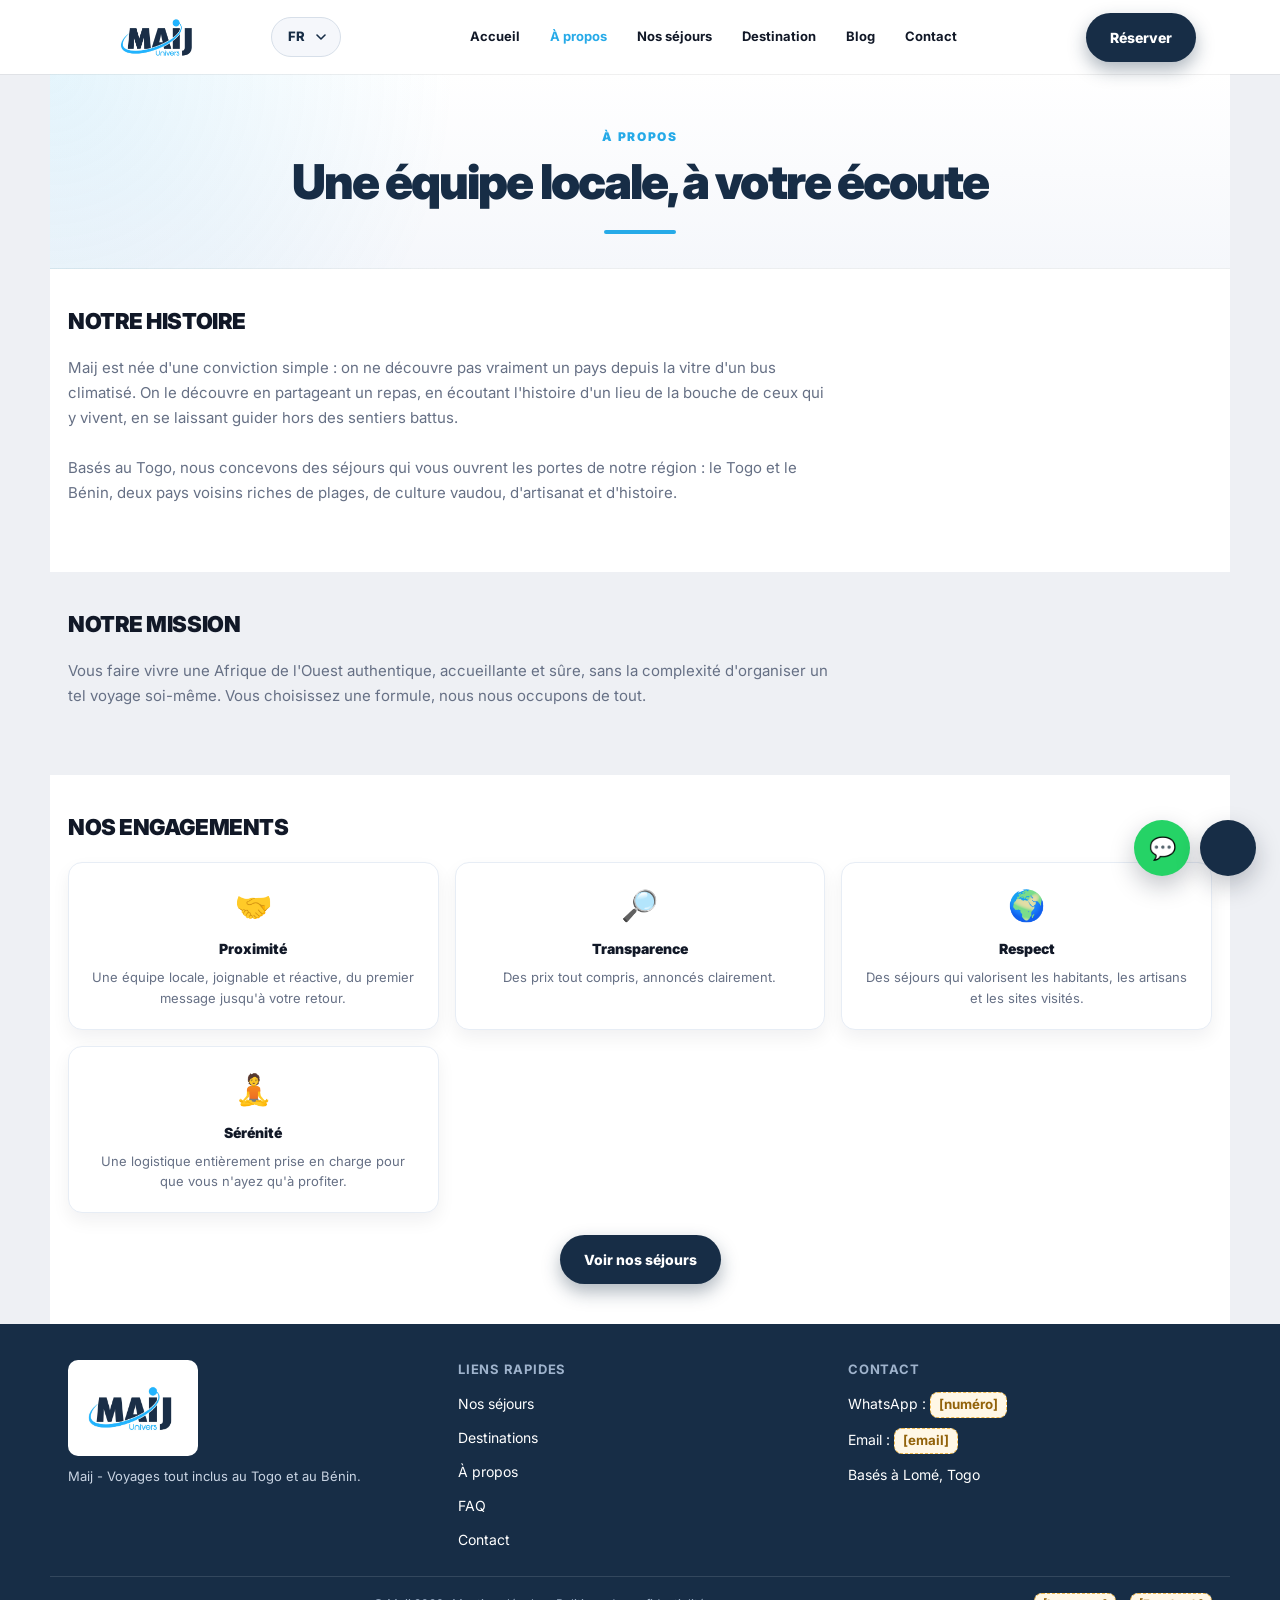
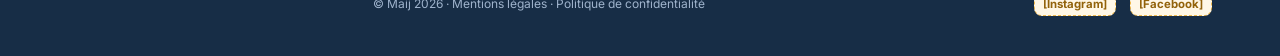
==== a-propos.html @ 4d8f11bf "Déplace le site à la racine du dépôt pour GitHub Pages GitHub Pages cherche index.html à la racine (" ====
<!DOCTYPE html>
<html lang="fr">
<head>
  <meta charset="UTF-8" />
  <meta name="viewport" content="width=device-width, initial-scale=1.0" />
  <title data-i18n-title="apropos.meta.title">À propos - Maij</title>
  <meta name="description" data-i18n-content="apropos.meta.desc" content="Maij est une agence locale, basée au Togo, qui organise des séjours tout inclus au Togo et au Bénin." />
  <link rel="preconnect" href="https://fonts.googleapis.com">
  <link rel="preconnect" href="https://fonts.gstatic.com" crossorigin>
  <link href="https://fonts.googleapis.com/css2?family=Inter:wght@400;500;600;700;800;900&display=swap" rel="stylesheet">
  <link rel="stylesheet" href="style.css" />
</head>
<body>
  <a class="skip-link" href="#main" data-i18n="skip.content">Aller au contenu</a>

  <header class="site-header">
    <div class="header-inner">
      <a href="index.html" class="brand">
        <img src="assets/maij-logo.jpeg" alt="Logo Maij" />
      </a>

      <div class="lang-switch">
        <select class="lang-select" aria-label="Choisir la langue / Choose language">
          <option value="fr">FR</option>
          <option value="en">EN</option>
          <option value="es">ES</option>
          <option value="de">DE</option>
        </select>
      </div>

      <button class="menu-btn" aria-label="Ouvrir le menu" data-i18n-aria-label="menu.open" aria-expanded="false">☰</button>

      <div class="nav-overlay"></div>

      <nav class="navbar">
        <button class="nav-close" aria-label="Fermer le menu" data-i18n-aria-label="menu.close">✕</button>
        <a href="index.html" data-i18n="nav.accueil">Accueil</a>
        <a href="a-propos.html" data-i18n="nav.apropos">À propos</a>
        <a href="sejours.html" data-i18n="nav.sejours">Nos séjours</a>
        <a href="destinations.html" data-i18n="nav.destination">Destination</a>
        <a href="blog.html" data-i18n="nav.blog">Blog</a>
        <a href="contact.html" data-i18n="nav.contact">Contact</a>
        <a href="contact.html" class="btn btn-primary nav-cta" data-i18n="nav.reserver">Réserver</a>
      </nav>

      <a href="contact.html" class="btn btn-primary header-cta" data-i18n="nav.reserver">Réserver</a>
    </div>
  </header>

  <main id="main">
    <section class="page-heading">
      <div class="page-heading-inner">
        <p class="eyebrow" data-i18n="apropos.hero.eyebrow">À propos</p>
        <h1 data-i18n="apropos.hero.title">Une équipe locale, à votre écoute</h1>
      </div>
    </section>

    <section class="section section--white">
      <div class="section-title"><h2 data-i18n="apropos.histoire.title">Notre histoire</h2></div>
      <p class="section-lead" style="max-width:760px;" data-i18n="apropos.histoire.text1">
        Maij est née d'une conviction simple : on ne découvre pas vraiment un pays depuis la vitre
        d'un bus climatisé. On le découvre en partageant un repas, en écoutant l'histoire d'un lieu
        de la bouche de ceux qui y vivent, en se laissant guider hors des sentiers battus.
      </p>
      <p class="section-lead" style="max-width:760px;" data-i18n="apropos.histoire.text2">
        Basés au Togo, nous concevons des séjours qui vous ouvrent les portes de notre région :
        le Togo et le Bénin, deux pays voisins riches de plages, de culture vaudou, d'artisanat
        et d'histoire.
      </p>
    </section>

    <section class="section">
      <div class="section-title"><h2 data-i18n="apropos.mission.title">Notre mission</h2></div>
      <p class="section-lead" style="max-width:760px;" data-i18n="apropos.mission.text">
        Vous faire vivre une Afrique de l'Ouest authentique, accueillante et sûre, sans la
        complexité d'organiser un tel voyage soi-même. Vous choisissez une formule, nous nous
        occupons de tout.
      </p>
    </section>

    <section class="section section--white">
      <div class="section-title"><h2 data-i18n="apropos.engagements.title">Nos engagements</h2></div>
      <div class="why-grid reveal-group">
        <div class="reveal">
          <span>🤝</span>
          <h3 data-i18n="apropos.engagements.1.title">Proximité</h3>
          <p data-i18n="apropos.engagements.1.text">Une équipe locale, joignable et réactive, du premier message jusqu'à votre retour.</p>
        </div>
        <div class="reveal">
          <span>🔎</span>
          <h3 data-i18n="apropos.engagements.2.title">Transparence</h3>
          <p data-i18n="apropos.engagements.2.text">Des prix tout compris, annoncés clairement.</p>
        </div>
        <div class="reveal">
          <span>🌍</span>
          <h3 data-i18n="apropos.engagements.3.title">Respect</h3>
          <p data-i18n="apropos.engagements.3.text">Des séjours qui valorisent les habitants, les artisans et les sites visités.</p>
        </div>
        <div class="reveal">
          <span>🧘</span>
          <h3 data-i18n="apropos.engagements.4.title">Sérénité</h3>
          <p data-i18n="apropos.engagements.4.text">Une logistique entièrement prise en charge pour que vous n'ayez qu'à profiter.</p>
        </div>
      </div>
      <div class="btn-row" style="justify-content:center;">
        <a href="sejours.html" class="btn btn-primary" data-i18n="apropos.cta.btn">Voir nos séjours</a>
      </div>
    </section>
  </main>

  <footer class="site-footer">
    <div class="footer-inner">
      <div class="footer-brand">
        <div style="background:#fff;border-radius:10px;padding:6px;width:130px;">
          <img src="assets/maij-logo.jpeg" alt="Logo Maij" />
        </div>
        <p data-i18n="footer.tagline">Maij - Voyages tout inclus au Togo et au Bénin.</p>
      </div>
      <div class="footer-col">
        <h4 data-i18n="footer.quicklinks">Liens rapides</h4>
        <ul>
          <li><a href="sejours.html" data-i18n="nav.sejours">Nos séjours</a></li>
          <li><a href="destinations.html" data-i18n="nav.destinations">Destinations</a></li>
          <li><a href="a-propos.html" data-i18n="nav.apropos">À propos</a></li>
          <li><a href="faq.html" data-i18n="nav.faq">FAQ</a></li>
          <li><a href="contact.html" data-i18n="nav.contact">Contact</a></li>
        </ul>
      </div>
      <div class="footer-col">
        <h4 data-i18n="footer.contact_title">Contact</h4>
        <ul>
          <li><span data-i18n="footer.whatsapp_label">WhatsApp :</span> <span class="todo" data-i18n="todo.number">[numéro]</span></li>
          <li><span data-i18n="footer.email_label">Email :</span> <span class="todo" data-i18n="todo.email">[email]</span></li>
          <li data-i18n="footer.based">Basés à Lomé, Togo</li>
        </ul>
      </div>
    </div>
    <div class="footer-bottom">
      <p data-i18n="footer.legal">© Maij 2026 · Mentions légales · Politique de confidentialité</p>
      <div style="display:flex;gap:14px;">
        <a href="#" class="todo" data-i18n="todo.instagram">[Instagram]</a>
        <a href="#" class="todo" data-i18n="todo.facebook">[Facebook]</a>
      </div>
    </div>
  </footer>

  <div class="float-cta">
    <a href="#" class="btn btn-whatsapp"><span class="label">WhatsApp</span><span aria-hidden="true">💬</span></a>
    <a href="contact.html" class="btn btn-primary"><span class="label" data-i18n="nav.reserver">Réserver</span></a>
  </div>

  <script src="translations.js"></script>
  <script src="i18n.js"></script>
  <script src="animations.js"></script>
  <script src="script.js"></script>
</body>
</html>
---- style.css ----
/* =======================================================
   MAIJ — Design system (repris de "Maij Univers tourisme")
   Mobile-first : base = mobile (~375px), puis on monte vers
   tablette (768px) et desktop (1024px / 1280px).
   ======================================================= */

:root {
  --primary: #26aae8;
  --dark: #172d46;
  --text: #111827;
  --muted: #667085;
  --light: #f5f7fb;
  --white: #ffffff;
  --orange: #ff7a21;
  --shadow: 0 18px 45px rgba(15, 23, 42, 0.16);
  --radius: 18px;
  --header-h: 64px;

  /* Système d'animation : un seul endroit pour ajuster durée/easing/amplitude */
  --ease-out: cubic-bezier(0.16, 1, 0.3, 1);
  --dur-fast: 300ms;
  --dur-base: 450ms;
  --dur-slow: 600ms;
  --reveal-y: 20px;
  --stagger-step: 80ms;
}

/* Mobile : transitions plus courtes et de plus faible amplitude */
@media (max-width: 768px) {
  :root {
    --dur-base: 320ms;
    --dur-slow: 420ms;
    --reveal-y: 12px;
    --stagger-step: 60ms;
  }
}

@media (prefers-reduced-motion: reduce) {
  :root {
    --dur-fast: 0ms;
    --dur-base: 0ms;
    --dur-slow: 0ms;
    --reveal-y: 0px;
    --stagger-step: 0ms;
  }
}

* {
  box-sizing: border-box;
  margin: 0;
  padding: 0;
}

html {
  scroll-behavior: smooth;
}

body {
  font-family: "Inter", Arial, sans-serif;
  color: var(--text);
  background: #eef0f4;
  font-size: 16px;
  line-height: 1.5;
}

a {
  text-decoration: none;
  color: inherit;
}

img {
  display: block;
  width: 100%;
  height: auto;
}

button,
input,
textarea,
select {
  font: inherit;
}

ul {
  list-style: none;
}

.skip-link {
  position: absolute;
  left: -9999px;
  top: 0;
  background: var(--dark);
  color: var(--white);
  padding: 10px 16px;
  z-index: 100;
}

.skip-link:focus {
  left: 8px;
  top: 8px;
}

/* ---------- Layout helpers ---------- */

.wrap {
  width: min(1180px, 100%);
  margin: 0 auto;
  padding-inline: 18px;
}

.section {
  width: min(1180px, 100%);
  margin: 0 auto;
  padding: 40px 18px;
}

.section--white {
  background: var(--white);
}

.section-title {
  display: flex;
  align-items: center;
  justify-content: space-between;
  gap: 12px;
  margin-bottom: 22px;
  flex-wrap: wrap;
}

/* Titre de section centré, avec le lien éventuel juste dessous */
.section-title--center {
  flex-direction: column;
  justify-content: center;
  text-align: center;
  gap: 6px;
}

.section-title--center h2 {
  width: 100%;
  text-align: center;
}

.section-title h2 {
  text-transform: uppercase;
  color: var(--text);
  font-size: 22px;
  line-height: 1.15;
  font-weight: 900;
  letter-spacing: -0.02em;
}

.section-title a,
.section-title .link {
  color: var(--primary);
  font-size: 13px;
  font-weight: 800;
}

.section-lead {
  max-width: 680px;
  color: var(--muted);
  font-size: 15px;
  line-height: 1.65;
  margin-bottom: 26px;
}

.eyebrow {
  color: var(--primary);
  font-size: 12px;
  font-weight: 800;
  letter-spacing: 0.12em;
  text-transform: uppercase;
  margin-bottom: 10px;
}

/* ---------- Buttons ---------- */

.btn {
  display: inline-flex;
  align-items: center;
  justify-content: center;
  gap: 8px;
  border: 0;
  border-radius: 999px;
  padding: 14px 24px;
  font-size: 14px;
  font-weight: 800;
  cursor: pointer;
  min-height: 48px;
  text-align: center;
  transition: transform 0.2s ease, box-shadow 0.2s ease;
}

.btn:active {
  transform: translateY(1px);
}

.btn-primary {
  background: var(--dark);
  color: var(--white);
  box-shadow: 0 8px 18px rgba(23, 45, 70, 0.35);
}

.btn-secondary {
  background: var(--dark);
  color: var(--white);
}

.btn-outline {
  background: transparent;
  color: var(--dark);
  border: 2px solid var(--dark);
}

.btn-outline-light {
  background: transparent;
  color: var(--white);
  border: 2px solid var(--white);
}

/* CTA principal du hero (Accueil) : fond bleu marine + bordure blanche bien visible */
.hero-main-cta {
  border: 2px solid #ffffff;
}

.hero-main-cta:hover {
  transform: translateY(-2px);
}

@media (max-width: 539.98px) {
  .hero-main-cta {
    max-width: 320px;
    margin-inline: auto;
  }
}

.btn-whatsapp {
  background: #25d366;
  color: var(--white);
}

.btn-block {
  width: 100%;
}

.btn-row {
  display: flex;
  flex-direction: column;
  align-items: center;
  justify-content: center;
  gap: 12px;
  margin-top: 22px;
  width: 100%;
}

@media (min-width: 540px) {
  .btn-row {
    flex-direction: row;
    flex-wrap: wrap;
  }

  .btn-row .btn {
    width: auto;
  }
}

/* ---------- Placeholder à compléter ---------- */

.todo {
  background: #fff7e6;
  color: #92620a;
  border: 1px dashed #f0b94d;
  border-radius: 8px;
  padding: 2px 8px;
  font-weight: 700;
  font-size: 0.95em;
  display: inline-block;
}

/* ---------- Header ---------- */

.site-header {
  position: sticky;
  top: 0;
  z-index: 50;
  background: var(--white);
  box-shadow: 0 1px 0 rgba(0, 0, 0, 0.06);
  transition: box-shadow var(--dur-fast) var(--ease-out);
}

.site-header.is-scrolled {
  box-shadow: 0 8px 20px rgba(15, 23, 42, 0.1);
}

.header-inner {
  width: min(1180px, 100%);
  margin: 0 auto;
  min-height: var(--header-h);
  padding: 10px 18px;
  display: flex;
  align-items: center;
  gap: 16px;
  transition: min-height var(--dur-fast) var(--ease-out), padding var(--dur-fast) var(--ease-out);
}

.site-header.is-scrolled .header-inner {
  min-height: calc(var(--header-h) - 10px);
  padding-block: 6px;
}

.brand {
  display: flex;
  align-items: center;
  width: 120px;
  height: 44px;
  overflow: hidden;
  flex-shrink: 0;
}

.brand img {
  width: 120px;
  height: 50px;
  object-fit: contain;
  transform: scale(1.15);
}

.menu-btn {
  margin-left: auto;
  width: 44px;
  height: 44px;
  display: grid;
  place-items: center;
  background: var(--dark);
  color: var(--white);
  border: none;
  border-radius: 10px;
  font-size: 20px;
  cursor: pointer;
}

.lang-switch {
  flex-shrink: 0;
}

.lang-switch select {
  -webkit-appearance: none;
  appearance: none;
  border: 1px solid #d7dfe9;
  border-radius: 999px;
  padding: 9px 34px 9px 16px;
  font-size: 13px;
  font-weight: 800;
  color: var(--dark);
  background-color: var(--light);
  background-image: url("data:image/svg+xml,%3Csvg xmlns='http://www.w3.org/2000/svg' width='10' height='6' viewBox='0 0 10 6'%3E%3Cpath d='M1 1l4 4 4-4' fill='none' stroke='%23172d46' stroke-width='1.6' stroke-linecap='round' stroke-linejoin='round'/%3E%3C/svg%3E");
  background-repeat: no-repeat;
  background-position: right 14px center;
  min-height: 40px;
  min-width: 64px;
  cursor: pointer;
}

.header-cta {
  display: none;
}

.nav-overlay {
  position: fixed;
  inset: 0;
  background: rgba(15, 23, 42, 0.45);
  opacity: 0;
  visibility: hidden;
  transition: opacity 0.25s ease;
  z-index: 49;
}

.nav-overlay.is-open {
  opacity: 1;
  visibility: visible;
}

.navbar {
  position: fixed;
  top: 0;
  right: 0;
  height: 100vh;
  width: min(82vw, 320px);
  background: var(--white);
  padding: 90px 28px 28px;
  display: flex;
  flex-direction: column;
  gap: 6px;
  transform: translateX(100%);
  transition: transform 0.3s ease;
  z-index: 50;
  box-shadow: -10px 0 40px rgba(15, 23, 42, 0.18);
}

.navbar.is-open {
  transform: translateX(0);
}

.navbar a {
  color: var(--text);
  font-weight: 700;
  font-size: 16px;
  padding: 14px 4px;
  border-bottom: 1px solid #eef0f4;
  min-height: 44px;
  display: flex;
  align-items: center;
}

.navbar a.is-active {
  color: var(--primary);
}

.navbar .nav-cta {
  margin-top: 18px;
}

.nav-close {
  position: absolute;
  top: 18px;
  right: 18px;
  width: 40px;
  height: 40px;
  border-radius: 50%;
  border: none;
  background: var(--light);
  font-size: 18px;
  cursor: pointer;
}

@media (min-width: 980px) {
  .menu-btn,
  .nav-close,
  .nav-overlay {
    display: none;
  }

  .header-inner {
    padding: 12px 34px;
    gap: 32px;
  }

  .brand {
    width: 155px;
    height: 50px;
  }

  .brand img {
    width: 150px;
    height: 62px;
  }

  .navbar {
    position: static;
    height: auto;
    width: auto;
    transform: none;
    flex-direction: row;
    align-items: center;
    justify-content: center;
    flex: 1;
    padding: 0;
    box-shadow: none;
    gap: 30px;
  }

  .navbar a {
    border-bottom: 0;
    padding: 0;
    font-size: 13px;
    font-weight: 700;
    min-height: auto;
  }

  .navbar a:hover {
    color: var(--primary);
  }

  .navbar .nav-cta {
    display: none;
  }

  .header-cta {
    display: inline-flex;
  }
}

/* ---------- Hero ---------- */

.hero {
  width: min(1180px, 100%);
  margin: 0 auto;
  min-height: 70vh;
  background-size: cover;
  background-position: center;
  display: grid;
  place-items: center;
  position: relative;
  padding: 40px 16px;
}

.hero::before {
  content: "";
  position: absolute;
  inset: 0;
  z-index: 1;
  background: linear-gradient(180deg, rgba(18, 28, 42, 0.45), rgba(18, 28, 42, 0.55));
}

/* Hero sans cadre blanc : texte directement sur l'image (page Accueil) */
.hero--transparent::before {
  background: linear-gradient(180deg, rgba(10, 16, 28, 0.35), rgba(10, 16, 28, 0.72));
}

/* Slideshow hero (page Accueil) : 4 visuels en fondu, défilement automatique */
.hero-slideshow {
  position: absolute;
  inset: 0;
  z-index: 0;
  overflow: hidden;
  will-change: transform;
}

.hero-slide {
  position: absolute;
  inset: -4% -4%;
  background-size: cover;
  background-position: center;
  opacity: 0;
  transition: opacity var(--dur-slow) var(--ease-out);
}

.hero-slide.is-active {
  opacity: 1;
}

.hero-content {
  position: relative;
  z-index: 2;
  width: min(680px, 100%);
  text-align: center;
  display: flex;
  flex-direction: column;
  align-items: center;
}

.hero-content > *,
.hero-card > * {
  opacity: 0;
  transform: translateY(var(--reveal-y));
  transition: opacity var(--dur-base) var(--ease-out), transform var(--dur-base) var(--ease-out);
}

.hero-content > *.is-visible,
.hero-card > *.is-visible {
  opacity: 1;
  transform: translateY(0);
}

.hero-content .eyebrow {
  color: #aee3fb;
}

.hero-content h1 {
  color: var(--white);
  text-transform: uppercase;
  text-shadow: 0 4px 20px rgba(0, 0, 0, 0.45);
  font-size: clamp(28px, 7.5vw, 48px);
  line-height: 1.05;
  letter-spacing: -0.03em;
  font-weight: 900;
}

.hero-content .hero-text {
  color: rgba(255, 255, 255, 0.94);
  text-shadow: 0 2px 12px rgba(0, 0, 0, 0.4);
}

.hero-card {
  position: relative;
  z-index: 2;
  width: min(640px, 100%);
  background: rgba(255, 255, 255, 0.97);
  border-radius: 16px;
  padding: 28px 22px;
  text-align: center;
  box-shadow: var(--shadow);
}

.hero-card h1 {
  color: var(--text);
  text-transform: uppercase;
  font-size: clamp(26px, 7vw, 46px);
  line-height: 1.05;
  letter-spacing: -0.03em;
  font-weight: 900;
}

.hero-text {
  max-width: 520px;
  margin: 14px auto 22px;
  color: #4b5563;
  font-size: 15px;
  line-height: 1.6;
}

.hero .btn-row {
  margin-top: 18px;
}

.hero--page {
  min-height: 38vh;
}

@media (min-width: 768px) {
  .hero {
    min-height: 60vh;
  }

  .hero--page {
    min-height: 34vh;
  }

  .hero-card {
    padding: 38px 40px;
  }
}

/* ---------- Bloc titre compact (pages internes, sans image ni carte) ---------- */

.page-heading {
  width: min(1180px, 100%);
  margin: 0 auto;
  padding: 54px 18px 34px;
  background:
    radial-gradient(circle at top left, rgba(38, 170, 232, 0.12), transparent 34%),
    linear-gradient(180deg, #ffffff 0%, #f5f7fb 100%);
  text-align: center;
  border-bottom: 1px solid rgba(23, 45, 70, 0.08);
}

.page-heading-inner {
  max-width: 760px;
  margin: 0 auto;
}

.page-heading .eyebrow {
  color: var(--primary);
  font-size: 12px;
  font-weight: 900;
  letter-spacing: 0.14em;
  text-transform: uppercase;
  margin-bottom: 10px;
}

.page-heading h1 {
  color: var(--dark);
  font-size: clamp(30px, 4vw, 48px);
  line-height: 1.08;
  font-weight: 900;
  letter-spacing: -0.04em;
  max-width: 760px;
  margin: 0 auto;
}

.page-heading-text {
  max-width: 660px;
  margin: 16px auto 0;
  color: var(--muted);
  font-size: 16px;
  line-height: 1.65;
}

.page-heading::after {
  content: "";
  display: block;
  width: 72px;
  height: 4px;
  margin: 22px auto 0;
  border-radius: 999px;
  background: var(--primary);
}

@media (max-width: 639.98px) {
  .page-heading {
    padding: 38px 18px 26px;
  }

  .page-heading h1 {
    font-size: clamp(28px, 9vw, 36px);
    line-height: 1.1;
  }

  .page-heading-text {
    font-size: 15px;
    line-height: 1.6;
  }
}

/* ---------- Cards (packs, destinations, blog…) ---------- */

.cards {
  display: grid;
  gap: 18px;
  grid-template-columns: 1fr;
}

@media (min-width: 640px) {
  .cards--2 {
    grid-template-columns: repeat(2, 1fr);
  }
}

@media (min-width: 980px) {
  .cards--3 {
    grid-template-columns: repeat(3, 1fr);
  }

  .cards--4 {
    grid-template-columns: repeat(2, 1fr);
  }
}

@media (min-width: 1180px) {
  .cards--4 {
    grid-template-columns: repeat(4, 1fr);
  }
}

.card {
  background: var(--white);
  border-radius: 14px;
  overflow: hidden;
  box-shadow: 0 10px 25px rgba(15, 23, 42, 0.12);
  display: flex;
  flex-direction: column;
}

.card img {
  height: 180px;
  object-fit: cover;
}

.card-body {
  padding: 18px;
  display: flex;
  flex-direction: column;
  align-items: center;
  gap: 10px;
  flex: 1;
  text-align: center;
}

.card-body h3 {
  font-size: 17px;
  font-weight: 900;
}

.card-body p {
  color: var(--muted);
  font-size: 14px;
  line-height: 1.55;
}

.card-meta {
  display: flex;
  flex-wrap: wrap;
  justify-content: center;
  gap: 8px;
  font-size: 12px;
  font-weight: 800;
  color: var(--dark);
}

.card-meta span {
  background: var(--light);
  border-radius: 999px;
  padding: 5px 10px;
}

.price-tag {
  margin-top: auto;
  width: 100%;
  display: flex;
  flex-direction: column;
  align-items: center;
  gap: 4px;
  padding-top: 8px;
  border-top: 1px dashed #e5e7eb;
}

.price-tag .price {
  color: var(--primary);
  font-size: 22px;
  font-weight: 900;
}

/* Les listes jour par jour restent alignées à gauche pour rester lisibles */
.card-body .day-list {
  align-self: stretch;
  text-align: left;
}

.price-tag .price-label {
  color: var(--muted);
  font-size: 11px;
  font-weight: 700;
  text-transform: uppercase;
}

.card-body .btn {
  margin-top: 4px;
}

.day-list {
  display: flex;
  flex-direction: column;
  gap: 8px;
  margin: 4px 0 6px;
}

.day-list li {
  font-size: 13px;
  color: var(--muted);
  line-height: 1.5;
  padding-left: 14px;
  border-left: 3px solid var(--primary);
}

.day-list strong {
  color: var(--text);
}

/* ---------- Comparison table → cards on mobile ---------- */

.compare-cards {
  display: flex;
  flex-direction: column;
  gap: 14px;
}

.compare-card {
  background: var(--white);
  border-radius: 14px;
  padding: 18px;
  box-shadow: 0 10px 25px rgba(15, 23, 42, 0.1);
}

.compare-card h3 {
  font-size: 15px;
  font-weight: 900;
  margin-bottom: 10px;
}

.compare-card dl {
  display: grid;
  grid-template-columns: auto 1fr;
  gap: 6px 12px;
  font-size: 13px;
}

.compare-card dt {
  color: var(--muted);
  font-weight: 700;
}

.compare-card dd {
  color: var(--text);
  text-align: right;
}

.compare-card .price {
  color: var(--primary);
  font-weight: 900;
  font-size: 16px;
}

.compare-table-wrap {
  display: none;
}

@media (min-width: 768px) {
  .compare-cards {
    display: none;
  }

  .compare-table-wrap {
    display: block;
    overflow-x: auto;
  }

  table.compare-table {
    width: 100%;
    border-collapse: collapse;
    background: var(--white);
    border-radius: 14px;
    overflow: hidden;
    box-shadow: 0 10px 25px rgba(15, 23, 42, 0.1);
    min-width: 640px;
  }

  table.compare-table th,
  table.compare-table td {
    padding: 14px 16px;
    text-align: left;
    font-size: 14px;
    border-bottom: 1px solid #eef0f4;
  }

  table.compare-table th {
    background: var(--dark);
    color: var(--white);
    font-weight: 800;
    text-transform: uppercase;
    font-size: 12px;
    letter-spacing: 0.04em;
  }

  table.compare-table td strong {
    color: var(--primary);
  }
}

/* ---------- Inclus / non inclus ---------- */

.include-grid {
  display: grid;
  gap: 18px;
  grid-template-columns: 1fr;
}

@media (min-width: 768px) {
  .include-grid {
    grid-template-columns: 1fr 1fr;
  }
}

.include-box {
  background: var(--white);
  border-radius: 14px;
  padding: 20px;
  box-shadow: 0 10px 25px rgba(15, 23, 42, 0.08);
}

.include-box h3 {
  font-size: 15px;
  font-weight: 900;
  margin-bottom: 12px;
}

.include-box ul {
  display: flex;
  flex-direction: column;
  gap: 10px;
}

.include-box li {
  font-size: 14px;
  color: var(--muted);
  padding-left: 22px;
  position: relative;
  line-height: 1.5;
}

.include-box--yes li::before {
  content: "✅";
  position: absolute;
  left: 0;
}

.include-box--no li::before {
  content: "❌";
  position: absolute;
  left: 0;
}

/* ---------- Why / advantages ---------- */

.why-grid,
.testimonial-grid {
  display: grid;
  grid-template-columns: 1fr;
  gap: 16px;
  margin-top: 22px;
}

@media (min-width: 640px) {
  .why-grid,
  .testimonial-grid {
    grid-template-columns: repeat(2, 1fr);
  }
}

@media (min-width: 980px) {
  .why-grid,
  .testimonial-grid {
    grid-template-columns: repeat(3, 1fr);
  }
}

/* ---------- Carrousel mobile (défilement horizontal + points) ---------- */

@media (max-width: 639.98px) {
  .carousel-mobile {
    display: flex;
    grid-template-columns: none;
    overflow-x: auto;
    scroll-snap-type: x mandatory;
    -webkit-overflow-scrolling: touch;
    scrollbar-width: none;
    margin-inline: -18px;
    padding-inline: 18px;
    padding-bottom: 4px;
  }

  .carousel-mobile::-webkit-scrollbar {
    display: none;
  }

  .carousel-mobile > * {
    flex: 0 0 80%;
    scroll-snap-align: start;
  }
}

.carousel-dots {
  display: none;
  justify-content: center;
  align-items: center;
  gap: 8px;
  margin-top: 16px;
}

@media (max-width: 639.98px) {
  .carousel-dots {
    display: flex;
  }
}

.carousel-dots span {
  width: 7px;
  height: 7px;
  border-radius: 50%;
  background: #d7dfe9;
  transition: background var(--dur-fast) var(--ease-out), transform var(--dur-fast) var(--ease-out);
}

.carousel-dots span.is-active {
  background: var(--primary);
  transform: scale(1.35);
}

.why-grid > div,
.testimonial-grid article {
  background: var(--white);
  border: 1px solid #e7edf5;
  border-radius: 14px;
  padding: 20px;
  text-align: center;
  box-shadow: 0 8px 18px rgba(15, 23, 42, 0.06);
}

.why-grid span {
  font-size: 30px;
}

.why-grid h3,
.testimonial-grid h3 {
  margin-top: 10px;
  margin-bottom: 8px;
  font-size: 14px;
  font-weight: 900;
}

.why-grid p,
.testimonial-grid p {
  font-size: 13px;
  color: var(--muted);
  line-height: 1.6;
}

.avatar {
  width: 38px;
  height: 38px;
  display: grid;
  place-items: center;
  margin: 0 auto;
  border-radius: 50%;
  background: var(--light);
  color: var(--orange);
  font-weight: 900;
}

/* ---------- Destinations ---------- */

.destination-block {
  display: grid;
  gap: 16px;
  grid-template-columns: 1fr;
  align-items: center;
  background: var(--white);
  border-radius: 16px;
  overflow: hidden;
  box-shadow: 0 10px 25px rgba(15, 23, 42, 0.1);
  margin-bottom: 20px;
}

.destination-block img {
  height: 220px;
  object-fit: cover;
}

.destination-block .destination-text {
  padding: 18px 20px 22px;
}

.destination-block h3 {
  font-size: 19px;
  font-weight: 900;
  margin-bottom: 8px;
}

.destination-block p {
  color: var(--muted);
  font-size: 14px;
  line-height: 1.6;
}

@media (min-width: 768px) {
  .destination-block {
    grid-template-columns: 1fr 1fr;
  }

  .destination-block img {
    height: 100%;
    min-height: 260px;
  }

  .destination-block.reverse {
    direction: rtl;
  }

  .destination-block.reverse .destination-text {
    direction: ltr;
  }
}

/* ---------- FAQ accordion ---------- */

.faq-list {
  display: flex;
  flex-direction: column;
  gap: 12px;
}

.faq-item {
  background: var(--white);
  border-radius: 12px;
  box-shadow: 0 8px 18px rgba(15, 23, 42, 0.07);
  overflow: hidden;
}

.faq-question {
  width: 100%;
  display: flex;
  align-items: center;
  justify-content: space-between;
  gap: 12px;
  background: none;
  border: none;
  text-align: left;
  padding: 16px 18px;
  font-size: 15px;
  font-weight: 800;
  color: var(--text);
  cursor: pointer;
  min-height: 44px;
}

.faq-question .icon {
  flex-shrink: 0;
  width: 28px;
  height: 28px;
  border-radius: 50%;
  background: var(--light);
  color: var(--dark);
  display: grid;
  place-items: center;
  font-size: 16px;
  transition: transform 0.2s ease;
}

.faq-item.is-open .faq-question .icon {
  transform: rotate(45deg);
  color: var(--orange);
}

.faq-answer {
  max-height: 0;
  overflow: hidden;
  transition: max-height 0.25s ease;
}

.faq-answer p {
  padding: 0 18px 18px;
  color: var(--muted);
  font-size: 14px;
  line-height: 1.6;
}

/* ---------- Blog ---------- */

.article-content {
  background: var(--white);
  border-radius: 16px;
  padding: 22px;
  box-shadow: 0 10px 25px rgba(15, 23, 42, 0.08);
}

.article-content h2 {
  font-size: 20px;
  font-weight: 900;
  margin-bottom: 14px;
}

.article-content p {
  color: var(--muted);
  font-size: 15px;
  line-height: 1.7;
  margin-bottom: 14px;
}

.blog-topics {
  display: flex;
  flex-direction: column;
  gap: 10px;
  margin-top: 12px;
}

.blog-topics li {
  background: var(--white);
  border-radius: 12px;
  padding: 14px 16px;
  font-weight: 700;
  font-size: 14px;
  box-shadow: 0 6px 14px rgba(15, 23, 42, 0.06);
}

/* ---------- Contact form ---------- */

.contact-grid {
  display: grid;
  gap: 24px;
  grid-template-columns: 1fr;
}

@media (min-width: 900px) {
  .contact-grid {
    grid-template-columns: 1fr 1.2fr;
  }
}

.contact-info {
  background: var(--dark);
  color: var(--white);
  border-radius: 16px;
  padding: 24px;
}

.contact-info h2 {
  font-size: 18px;
  font-weight: 900;
  margin-bottom: 14px;
}

.contact-info ul {
  display: flex;
  flex-direction: column;
  gap: 12px;
  margin: 16px 0 20px;
  font-size: 14px;
}

.contact-info .todo {
  background: rgba(255, 255, 255, 0.12);
  color: #ffe0ad;
  border-color: rgba(255, 224, 173, 0.4);
}

.contact-form {
  background: var(--white);
  border-radius: 16px;
  padding: 22px;
  box-shadow: 0 10px 25px rgba(15, 23, 42, 0.08);
  display: flex;
  flex-direction: column;
  gap: 14px;
}

.form-field {
  display: flex;
  flex-direction: column;
  gap: 6px;
}

.form-field label {
  font-size: 13px;
  font-weight: 800;
  color: var(--text);
}

.form-field input,
.form-field select,
.form-field textarea {
  border: 1px solid #d7dfe9;
  border-radius: 10px;
  padding: 12px 14px;
  font-size: 15px;
  min-height: 48px;
  background: var(--light);
}

.form-field textarea {
  min-height: 110px;
  resize: vertical;
}

.form-row {
  display: grid;
  gap: 14px;
  grid-template-columns: 1fr;
}

@media (min-width: 540px) {
  .form-row--2 {
    grid-template-columns: 1fr 1fr;
  }
}

/* ---------- Footer ---------- */

.site-footer {
  background: var(--dark);
  color: var(--white);
  padding: 36px 0 100px;
}

.footer-inner {
  width: min(1180px, 100%);
  margin: 0 auto;
  padding: 0 18px;
  display: grid;
  gap: 26px;
  grid-template-columns: 1fr;
}

@media (min-width: 768px) {
  .footer-inner {
    grid-template-columns: repeat(3, 1fr);
  }

  .site-footer {
    padding-bottom: 40px;
  }
}

.footer-brand p {
  margin-top: 10px;
  color: #c9d4e3;
  font-size: 13px;
  line-height: 1.6;
}

.footer-col h4 {
  font-size: 13px;
  text-transform: uppercase;
  letter-spacing: 0.06em;
  margin-bottom: 12px;
  color: #9fb3cc;
}

.footer-col ul {
  display: flex;
  flex-direction: column;
  gap: 10px;
  font-size: 14px;
}

.footer-col a {
  min-height: 24px;
  display: inline-flex;
  align-items: center;
}

.footer-bottom {
  width: min(1180px, 100%);
  margin: 24px auto 0;
  padding: 16px 18px 0;
  border-top: 1px solid rgba(255, 255, 255, 0.12);
  font-size: 12px;
  color: #9fb3cc;
  display: flex;
  flex-direction: column;
  align-items: center;
  justify-content: center;
  text-align: center;
  gap: 8px;
}

.footer-bottom p {
  text-align: center;
  margin-inline: auto;
}

@media (min-width: 768px) {
  .footer-bottom {
    flex-direction: row;
    justify-content: center;
    gap: 24px;
  }
}

/* ---------- Floating WhatsApp / Réserver bar (mobile) ---------- */

.float-cta {
  position: fixed;
  left: 0;
  right: 0;
  bottom: 0;
  z-index: 40;
  display: flex;
  gap: 10px;
  padding: 10px 12px;
  background: rgba(255, 255, 255, 0.97);
  box-shadow: 0 -10px 30px rgba(15, 23, 42, 0.15);
}

.float-cta .btn {
  flex: 1;
}

@media (min-width: 980px) {
  .float-cta {
    left: auto;
    right: 24px;
    bottom: 24px;
    background: none;
    box-shadow: none;
    padding: 0;
    width: auto;
  }

  .float-cta .btn {
    flex: none;
    width: 56px;
    height: 56px;
    padding: 0;
    border-radius: 50%;
    font-size: 22px;
    box-shadow: 0 10px 24px rgba(15, 23, 42, 0.25);
  }

  .float-cta .btn span.label {
    display: none;
  }
}

.float-cta {
  opacity: 0;
  transform: translateY(14px);
  transition: opacity var(--dur-base) var(--ease-out), transform var(--dur-base) var(--ease-out);
}

.float-cta.is-visible {
  opacity: 1;
  transform: translateY(0);
}

/* ---------- Scroll-reveal (apparition une seule fois) ---------- */

.reveal {
  opacity: 0;
  transform: translateY(var(--reveal-y));
  transition: opacity var(--dur-base) var(--ease-out), transform var(--dur-base) var(--ease-out);
}

.reveal.is-visible {
  opacity: 1;
  transform: translateY(0);
}

/* ---------- Survol desktop uniquement (pas de hover collant au doigt) ---------- */

@media (hover: hover) and (pointer: fine) {
  .card {
    transition: transform var(--dur-fast) var(--ease-out), box-shadow var(--dur-fast) var(--ease-out);
  }

  .card:hover {
    transform: translateY(-6px);
    box-shadow: 0 16px 32px rgba(15, 23, 42, 0.18);
  }

  .destination-block img {
    transition: transform var(--dur-slow) var(--ease-out);
  }

  .destination-block:hover img {
    transform: scale(1.05);
  }
}

/* ---------- Misc ---------- */

.visually-hidden {
  position: absolute;
  width: 1px;
  height: 1px;
  overflow: hidden;
  clip: rect(0 0 0 0);
}

.page-hero-bg-beach {
  background-image: linear-gradient(180deg, rgba(18, 28, 42, 0.35), rgba(18, 28, 42, 0.55)), url("assets/img/hero-plage-lome.jpg");
}

/* ===============================
   GLOBAL RESPONSIVE FIXES - MAIJ
   Corrections transverses pour un rendu mobile centré et propre
   sur les 7 pages, sans toucher au contenu ni à l'identité visuelle.
   =============================== */

html,
body {
  overflow-x: hidden;
}

@media (max-width: 767.98px) {
  /* --- Sections génériques : titres et intros centrés --- */

  .section-title {
    flex-direction: column;
    justify-content: center;
    text-align: center;
  }

  .section-title h2 {
    width: 100%;
  }

  .section-title a,
  .section-title .link {
    margin-inline: auto;
  }

  .section-lead {
    margin-left: auto;
    margin-right: auto;
    text-align: center;
  }

  /* --- Hero : contenu bien centré, sans cadre blanc qui débordent --- */

  .hero-content,
  .hero-card {
    margin-left: auto;
    margin-right: auto;
  }

  .hero-content h1,
  .hero-card h1 {
    max-width: 100%;
  }

  /* --- Footer : une seule colonne centrée --- */

  .footer-inner {
    text-align: center;
    justify-items: center;
  }

  .footer-brand {
    display: flex;
    flex-direction: column;
    align-items: center;
  }

  .footer-col ul {
    align-items: center;
  }

  .footer-bottom {
    text-align: center;
    align-items: center;
  }

  .footer-bottom > div {
    justify-content: center;
  }
}

@media (max-width: 639.98px) {
  /* --- Carrousel mobile : cartes centrées, pas collées au bord --- */

  .carousel-mobile {
    scroll-padding-inline: 18px;
  }

  .carousel-mobile > * {
    flex: 0 0 calc(100% - 56px);
    scroll-snap-align: center;
  }
}
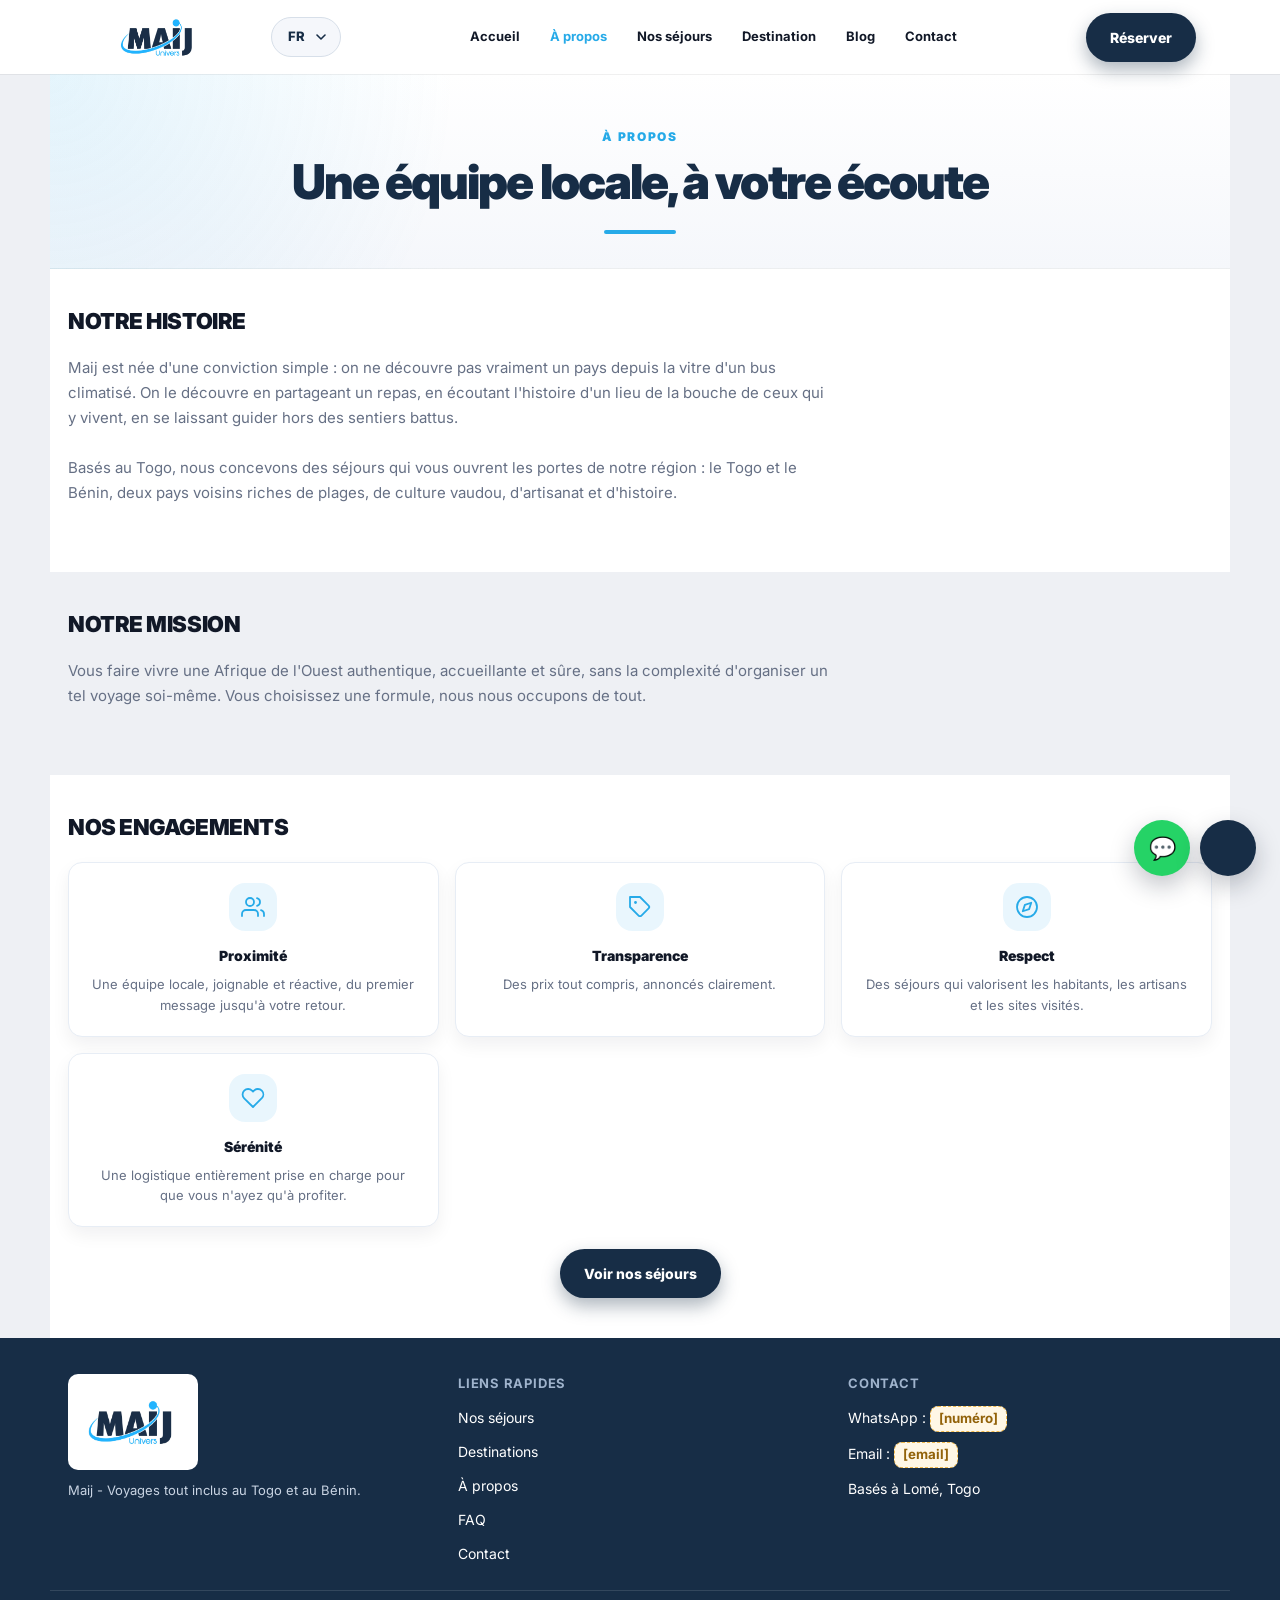
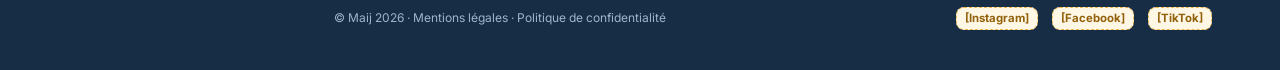
==== commit a9830449: "Remplace les emojis par des icônes SVG, ajoute des avis clients et TikTok - Icônes ligne sobres (.ma" ====
--- a/a-propos.html
+++ b/a-propos.html
@@ -82,22 +82,30 @@
       <div class="section-title"><h2 data-i18n="apropos.engagements.title">Nos engagements</h2></div>
       <div class="why-grid reveal-group">
         <div class="reveal">
-          <span>🤝</span>
+          <span class="maij-icon" aria-hidden="true">
+            <svg viewBox="0 0 24 24"><path d="M17 21v-2a4 4 0 0 0-4-4H5a4 4 0 0 0-4 4v2"/><circle cx="9" cy="7" r="4"/><path d="M23 21v-2a4 4 0 0 0-3-3.87"/><path d="M16 3.13a4 4 0 0 1 0 7.75"/></svg>
+          </span>
           <h3 data-i18n="apropos.engagements.1.title">Proximité</h3>
           <p data-i18n="apropos.engagements.1.text">Une équipe locale, joignable et réactive, du premier message jusqu'à votre retour.</p>
         </div>
         <div class="reveal">
-          <span>🔎</span>
+          <span class="maij-icon" aria-hidden="true">
+            <svg viewBox="0 0 24 24"><path d="M20.59 13.41 13.42 20.58a2 2 0 0 1-2.83 0L2 12V2h10l8.59 8.59a2 2 0 0 1 0 2.82Z"/><circle cx="7.5" cy="7.5" r="1.4" fill="currentColor" stroke="none"/></svg>
+          </span>
           <h3 data-i18n="apropos.engagements.2.title">Transparence</h3>
           <p data-i18n="apropos.engagements.2.text">Des prix tout compris, annoncés clairement.</p>
         </div>
         <div class="reveal">
-          <span>🌍</span>
+          <span class="maij-icon" aria-hidden="true">
+            <svg viewBox="0 0 24 24"><circle cx="12" cy="12" r="10"/><polygon points="16.24 7.76 14.12 14.12 7.76 16.24 9.88 9.88 16.24 7.76"/></svg>
+          </span>
           <h3 data-i18n="apropos.engagements.3.title">Respect</h3>
           <p data-i18n="apropos.engagements.3.text">Des séjours qui valorisent les habitants, les artisans et les sites visités.</p>
         </div>
         <div class="reveal">
-          <span>🧘</span>
+          <span class="maij-icon" aria-hidden="true">
+            <svg viewBox="0 0 24 24"><path d="M20.8 4.6a5.5 5.5 0 0 0-7.8 0L12 5.6l-1-1a5.5 5.5 0 0 0-7.8 7.8l1 1L12 21l7.8-7.8 1-1a5.5 5.5 0 0 0 0-7.6z"/></svg>
+          </span>
           <h3 data-i18n="apropos.engagements.4.title">Sérénité</h3>
           <p data-i18n="apropos.engagements.4.text">Une logistique entièrement prise en charge pour que vous n'ayez qu'à profiter.</p>
         </div>
@@ -140,6 +148,7 @@
       <div style="display:flex;gap:14px;">
         <a href="#" class="todo" data-i18n="todo.instagram">[Instagram]</a>
         <a href="#" class="todo" data-i18n="todo.facebook">[Facebook]</a>
+        <a href="#" class="todo" data-i18n="todo.tiktok">[TikTok]</a>
       </div>
     </div>
   </footer>
--- a/style.css
+++ b/style.css
@@ -1064,8 +1064,26 @@
   box-shadow: 0 8px 18px rgba(15, 23, 42, 0.06);
 }
 
-.why-grid span {
-  font-size: 30px;
+/* Icônes ligne sobres (remplacent les emojis) */
+.maij-icon {
+  width: 48px;
+  height: 48px;
+  display: grid;
+  place-items: center;
+  margin: 0 auto 14px;
+  border-radius: 16px;
+  background: rgba(38, 170, 232, 0.1);
+  color: var(--primary);
+}
+
+.maij-icon svg {
+  width: 24px;
+  height: 24px;
+  stroke: currentColor;
+  stroke-width: 1.8;
+  fill: none;
+  stroke-linecap: round;
+  stroke-linejoin: round;
 }
 
 .why-grid h3,
@@ -1081,6 +1099,37 @@
   font-size: 13px;
   color: var(--muted);
   line-height: 1.6;
+}
+
+/* Avis clients : étoiles + carte plus crédible */
+.stars {
+  color: #ffb703;
+  letter-spacing: 2px;
+  font-size: 15px;
+  margin-bottom: 12px;
+}
+
+.testimonial-grid blockquote {
+  margin: 0;
+}
+
+.testimonial-author strong {
+  display: block;
+  color: var(--dark);
+  font-size: 14px;
+  font-weight: 900;
+}
+
+.testimonial-author span {
+  display: block;
+  color: var(--primary);
+  font-size: 12px;
+  font-weight: 800;
+  margin-top: 3px;
+}
+
+.testimonial-grid article {
+  text-align: center;
 }
 
 .avatar {
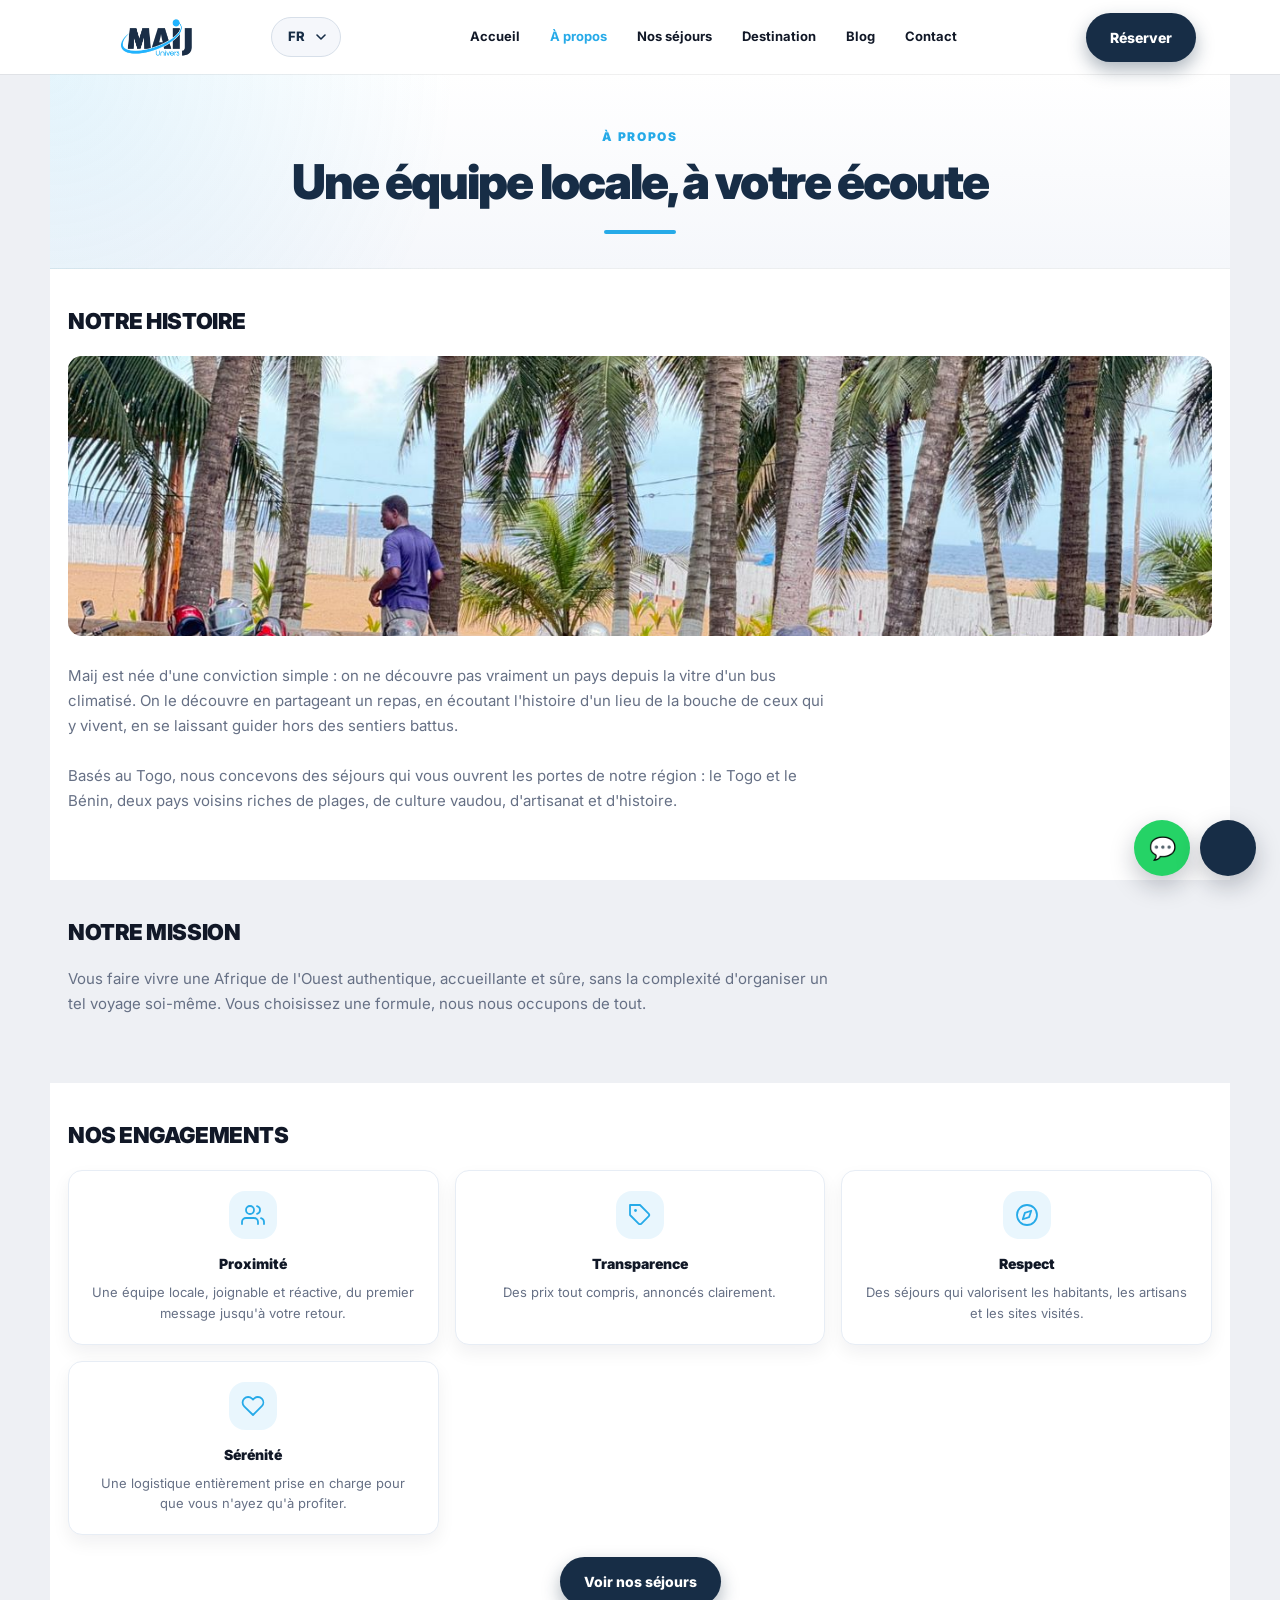
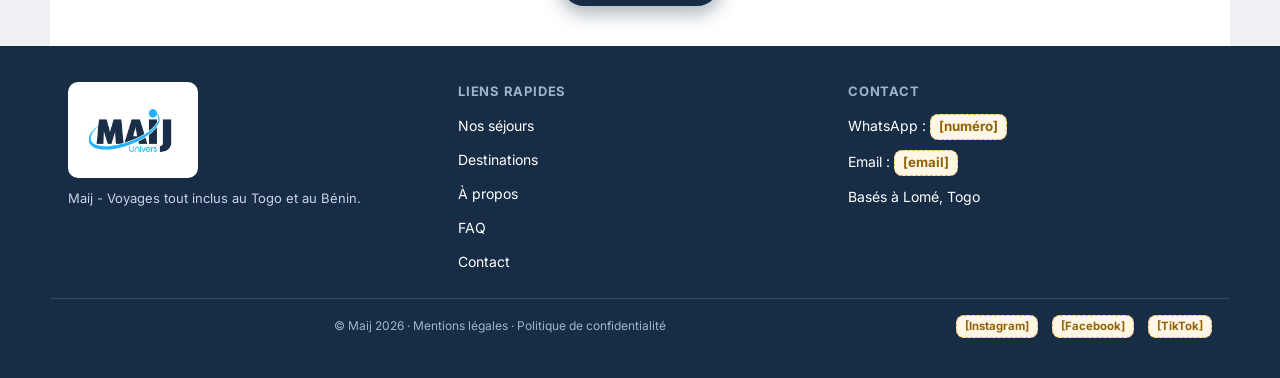
==== commit 6bcb8a09: "Ajoute images réelles aux pages internes et animations cartes - Copie 6 photos (T2-T4, T6-T8) dans a" ====
--- a/a-propos.html
+++ b/a-propos.html
@@ -57,6 +57,9 @@
 
     <section class="section section--white">
       <div class="section-title"><h2 data-i18n="apropos.histoire.title">Notre histoire</h2></div>
+      <div class="article-img reveal">
+        <img src="assets/img/imaget7.jpeg" alt="Vie locale au bord de la mer à Lomé, Togo" loading="lazy" />
+      </div>
       <p class="section-lead" style="max-width:760px;" data-i18n="apropos.histoire.text1">
         Maij est née d'une conviction simple : on ne découvre pas vraiment un pays depuis la vitre
         d'un bus climatisé. On le découvre en partageant un repas, en écoutant l'histoire d'un lieu
--- a/style.css
+++ b/style.css
@@ -745,6 +745,20 @@
   object-fit: cover;
 }
 
+/* Image en tête de carte (packs séjours) */
+.card-img {
+  height: 200px;
+  overflow: hidden;
+  flex-shrink: 0;
+}
+
+.card-img img {
+  width: 100%;
+  height: 100%;
+  object-fit: cover;
+  transition: transform var(--dur-slow) var(--ease-out);
+}
+
 .card-body {
   padding: 18px;
   display: flex;
@@ -1261,6 +1275,27 @@
   line-height: 1.6;
 }
 
+/* Image illustrative pour blog et a-propos */
+.article-img {
+  border-radius: 14px;
+  overflow: hidden;
+  height: 280px;
+  margin-bottom: 28px;
+}
+
+.article-img img {
+  width: 100%;
+  height: 100%;
+  object-fit: cover;
+}
+
+@media (max-width: 767.98px) {
+  .article-img {
+    height: 200px;
+    margin-bottom: 20px;
+  }
+}
+
 /* ---------- Blog ---------- */
 
 .article-content {
@@ -1554,6 +1589,10 @@
     box-shadow: 0 16px 32px rgba(15, 23, 42, 0.18);
   }
 
+  .card:hover .card-img img {
+    transform: scale(1.03);
+  }
+
   .destination-block img {
     transition: transform var(--dur-slow) var(--ease-out);
   }
@@ -1664,3 +1703,11 @@
     scroll-snap-align: center;
   }
 }
+
+/* Touch feedback discret sur mobile (pas de hover collant au doigt) */
+@media (hover: none) {
+  .card:active {
+    transform: scale(0.985);
+    transition: transform 150ms ease;
+  }
+}
